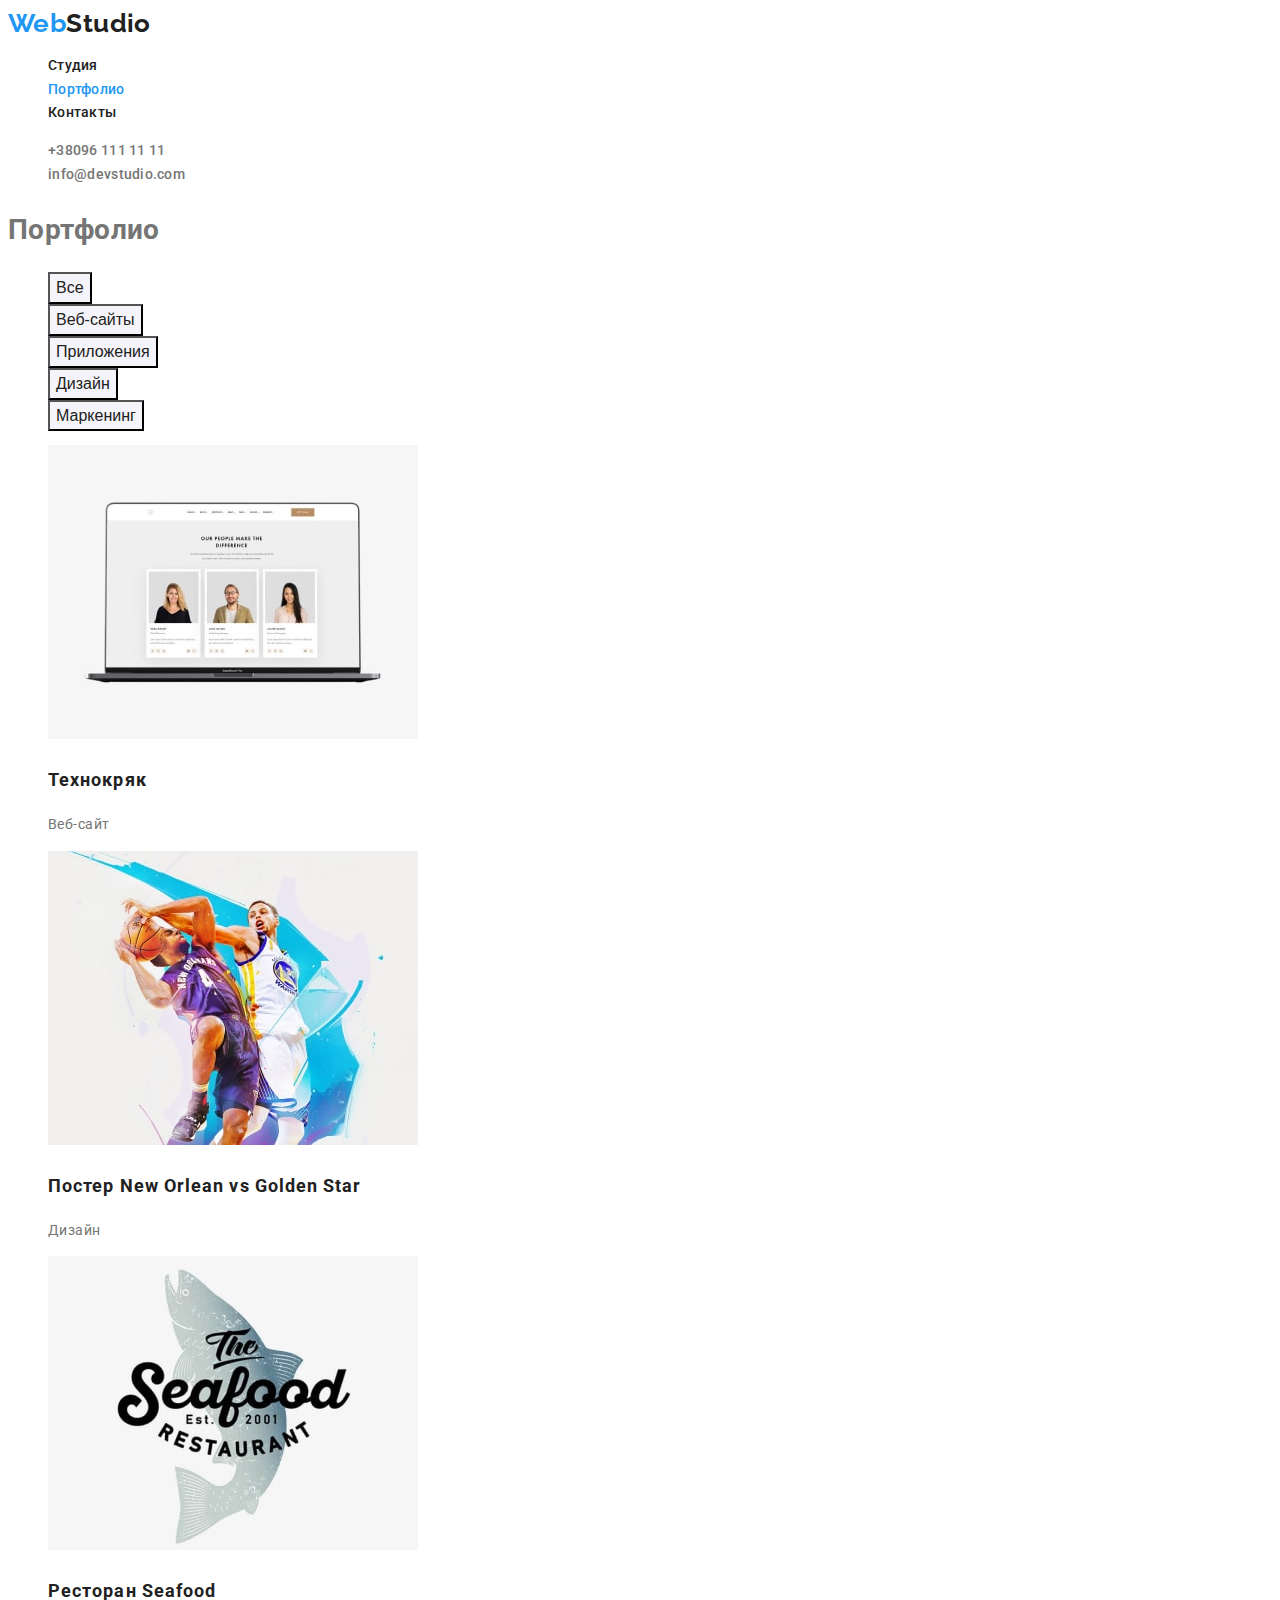
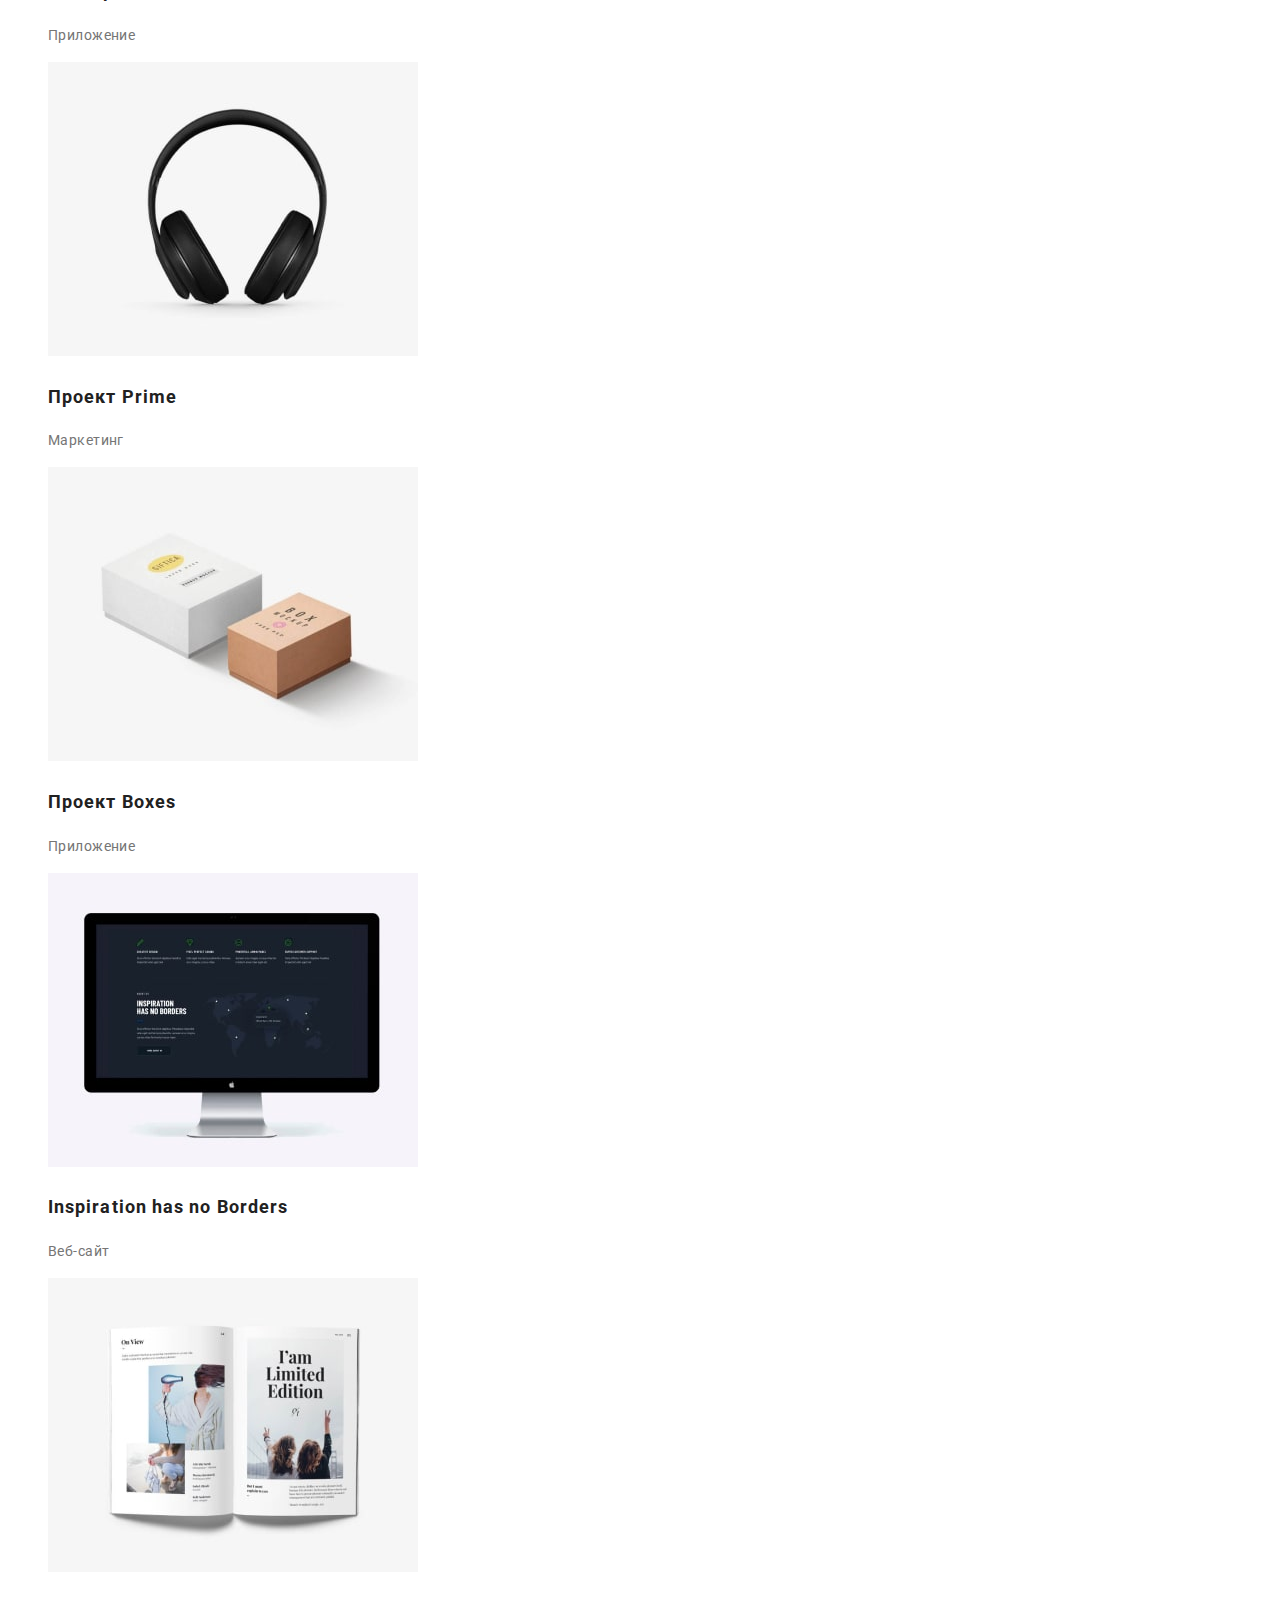
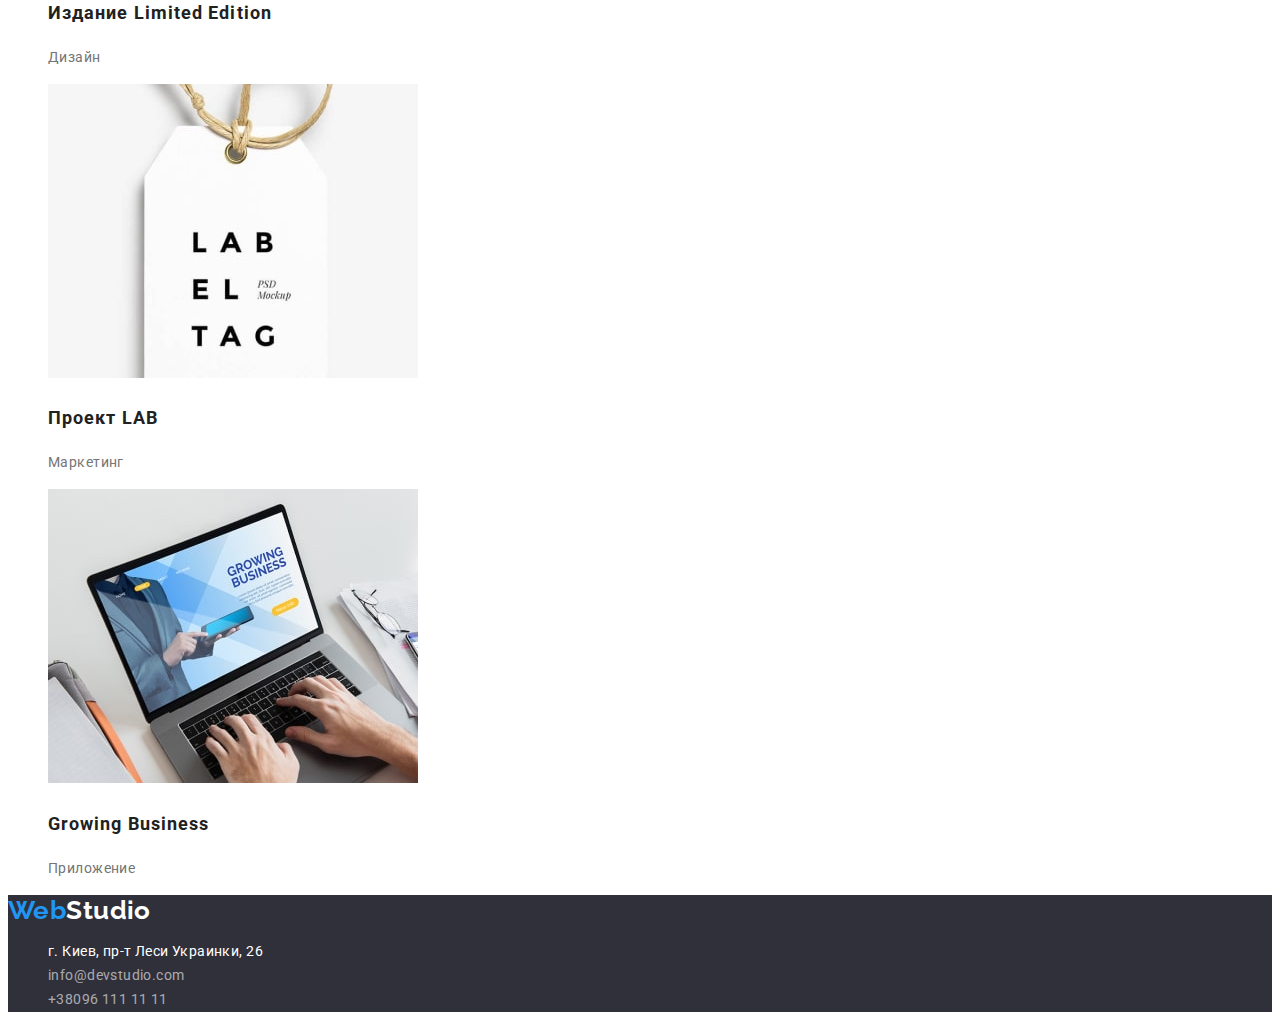
==== portfolio.html @ c33ab389 "Добавляет начальные файлы проекта" ====
<!DOCTYPE html>
<html lang="ru">

<head>
    <meta charset="UTF-8">
    <meta http-equiv="X-UA-Compatible" content="IE=edge">
    <meta name="viewport" content="width=device-width, initial-scale=1.0">
    <title>WebStudio</title>
    <link href="https://fonts.googleapis.com/css2?family=Raleway:wght@700&family=Roboto:wght@400;500;700;900&display=swap"
        rel="stylesheet">
    <link rel="stylesheet" href="./CSS/style.css">
</head>

<body>
    <header class="page-header">
        <nav>
            <a href="" class="logo"><span class="accent">Web</span>Studio</a>

            <ul class="site-nav list">
                <li><a href="./index.html" class="nav-link">Студия</a></li>
                <li><a href="./portfolio.html" class="nav-link current">Портфолио</a></li>
                <li><a href="" class="nav-link">Контакты</a></li>
            </ul>
        </nav>
        <ul class="contact-info list">
            <li><a href="tel:+380961111111" class="contact-link">+38096 111 11 11</a></li>
            <li><a href="maito:info@devstudio.com" class="contact-link">info@devstudio.com</a></li>
        </ul>
    </header>

    <!--filters-->
    <main>

    <section>
        <!--скрытый заголовок-->
        <h1>Портфолио</h1>
     
        <ul class="buttons list">
            <li><button type="button" class="filter-button">Все</button></li>
            <li><button type="button" class="filter-button">Веб-сайты</button></li>
            <li><button type="button" class="filter-button">Приложения</button></li>
            <li><button type="button" class="filter-button">Дизайн</button></li>
            <li><button type="button" class="filter-button">Маркенинг</button></li>
        </ul>
        <ul class="project list">
            <li>
                <a>
                    <img class="" src="./images/2/img1.jpg" alt="Технокряк" width="370">
                    <h2 class="title-list">Технокряк</h2>
                    <!--<p>Технокряк это современная площадка распространения коронавируса. Компании используют эту платформу для цифрового
                        шпионажа и атак на защищённые сервера конкурентов.</p> -->
                    <p>Веб-сайт</p>
                </a>
            </li>
            <li>
                <a>
                    <img class="" src="./images/2/img2.jpg" alt="Постер New Orlean vs Golden Star" width="370">
                    <h2 class="title-list">Постер New Orlean vs Golden Star</h2>
                    <!--<p>Технокряк это современная площадка распространения коронавируса. Компании используют эту платформу для цифрового
                        шпионажа и атак на защищённые сервера конкурентов.</p> -->
                    <p>Дизайн</p>
                </a>
            </li>
            <li>
                <a>
                    <img class="" src="./images/2/img3.jpg" alt="Ресторан Seafood" width="370">
                    <h2 class="title-list">Ресторан Seafood</h2>
                    <!--<p>Технокряк это современная площадка распространения коронавируса. Компании используют эту платформу для цифрового
                        шпионажа и атак на защищённые сервера конкурентов.</p> -->
                    <p>Приложение</p>
                </a>
            </li>
            <li>
                <a>
                    <img class="" src="./images/2/img4.jpg" alt="Проект Prime" width="370">
                    <h2 class="title-list">Проект Prime</h2>
                    <!--<p>Технокряк это современная площадка распространения коронавируса. Компании используют эту платформу для цифрового
                        шпионажа и атак на защищённые сервера конкурентов.</p> -->
                    <p>Маркетинг</p>
                </a>
            </li>
            <li>
                <a>
                    <img class="" src="./images/2/img5.jpg" alt="Проект Boxes" width="370">
                    <h2 class="title-list">Проект Boxes</h2>
                    <!--<p>Технокряк это современная площадка распространения коронавируса. Компании используют эту платформу для цифрового
                        шпионажа и атак на защищённые сервера конкурентов.</p> -->
                    <p>Приложение</p>
                </a>
            </li>
            <li>
                <a>
                    <img class="" src="./images/2/img6.jpg" alt="Inspiration has no Borders" width="370">
                    <h2 class="title-list">Inspiration has no Borders</h2>
                    <!--<p>Технокряк это современная площадка распространения коронавируса. Компании используют эту платформу для цифрового
                        шпионажа и атак на защищённые сервера конкурентов.</p> -->
                    <p>Веб-сайт</p>
                </a>
            </li>
            <li>
                <a>
                    <img class="" src="./images/2/img7.jpg" alt="Издание Limited Edition" width="370">
                    <h2 class="title-list">Издание Limited Edition</h2>
                    <!--<p>Технокряк это современная площадка распространения коронавируса. Компании используют эту платформу для цифрового
                        шпионажа и атак на защищённые сервера конкурентов.</p> -->
                    <p>Дизайн</p>
                </a>
            </li>
            <li>
                <a>
                    <img class="" src="./images/2/img8.jpg" alt="Проект LAB" width="370">
                    <h2 class="title-list">Проект LAB</h2>
                    <!--<p>Технокряк это современная площадка распространения коронавируса. Компании используют эту платформу для цифрового
                        шпионажа и атак на защищённые сервера конкурентов.</p> -->
                    <p>Маркетинг</p>
                </a>
            </li>
            <li>
                <a>
                    <img class="" src="./images/2/img9.jpg" alt="Growing Business" width="370">
                    <h2 class="title-list">Growing Business</h2>
                    <!--<p>Технокряк это современная площадка распространения коронавируса. Компании используют эту платформу для цифрового
                        шпионажа и атак на защищённые сервера конкурентов.</p> -->
                    <p>Приложение</p>
                </a>
            </li>
        </ul>

    </section>
    </main>
    <footer>
        <div class="footer-section">
            <a href="" class="logo-footer"><span class="accent">Web</span>Studio</a>
            <address class="address">
                <ul class="contact-info list">
                    <li>
                        <a href="https://goo.gl/maps/9Rdwkf6h53vLboCi9" class="maps" target="_blank"
                            rel="noopener noreferrer nofollow">
                            г. Киев, пр-т Леси Украинки, 26</a>
                    </li>
                    <li><a href="mailto:info@devstudio.com" class="links">info@devstudio.com</a></li>
                    <li><a href="tel:+380961111111" class="links">+38096 111 11 11</a></li>
                </ul>
            </address>
        </div>
    </footer>

</body>

</html>
---- CSS/style.css ----
/* цвет основного текста #757575;*/
/* вторичный текст #212121*/
/* белый фон #FFFFFF*/
/* акцент #2196F3*/
/* вторичный цвет фона #e5e5e5*/
/* фон нижней части #F5F4FA*/
/* фон втавок #2F303A*/
/* */
/* */
:root {
    --primary-text-color: #757575;
    --title-text-color: #212121;
    --accent-color: #2196f3;
    --primary-bg-color: #ffffff;
    --secondary-bg-color: #f5f4fa;
  }
  body {
    color: var(--primary-text-color);
    background-color: var(--primary-bg-color);
    font-family: Roboto, sans-serif;
    letter-spacing: 0.03em;
    font-size: 14px;
    line-height: 1.7;
  }
  /*site-nav*/
  
  .logo {
    color: var(--title-text-color);
    font-family: Raleway, sans-serif;
    font-weight: 700;
    font-size: 26px;
    line-height: 1.2;
    text-decoration: none;
  }
  
  .accent {
    color: var(--accent-color);
  }
  .list {
    list-style: none;
  }
  
  .nav-link,
  .nav-link.current {
    color: var(--title-text-color);
    font-family: inherit;
    font-weight: 500;
    font-size: 14px;
    line-height: 1.2;
    letter-spacing: 0.02em;
    text-decoration: none;
  }
  
  .nav-link:hover,
  .nav-link:focus {
    color: var(--accent-color);
  }
  
  .nav-link.current:hover,
  .nav-link.current:focus {
    color: var(--accent-color);
  }
  
  .nav-link.current {
    color: var(--accent-color);
  }
  
  .contact-link {
    font-weight: 500;
    font-size: 14px;
    line-height: 1.14;
    letter-spacing: 0.02em;
    color: var(--primary-text-color);
    text-decoration: none;
  }
  
  .contact-link:hover,
  .contact-link:focus {
    color: var(--accent-color);
  }
  
  /* hero*/
  
  .hero-title {
    color: var(--primary-bg-color);
    font-weight: 900;
    font-size: 44px;
    line-height: 1.36;
    text-align: center;
    letter-spacing: 0.06em;
  }
  .hero,
  .footer-section {
    background-color: #2f303a;
  }
  
  /*features*/
  
  .feature-title {
    color: var(--title-text-color);
    font-weight: 700;
    font-size: 14px;
    line-height: 1.14;
    text-transform: uppercase;
  }
  
  /*section title*/
  
  .section-title {
    color: var(--title-text-color);
    font-weight: bold;
    font-size: 36px;
    line-height: 1.17;
    text-align: center;
  }
  
  /*works*/
  
  /*teams*/
  
  .teams-title {
    color: var(--title-text-color);
    font-weight: 500;
    font-size: 16px;
    line-height: 1.19;
  }
  .section-team {
    background-color: #f5f4fa;
  }
  
  /*button*/
  .hero-button {
    background-color: var(--accent-color);
    color: var(--primary-bg-color);
    font-weight: 700;
    font-size: 16px;
    line-height: 1.9;
    align-items: center;
    text-align: center;
    letter-spacing: 0.06em;
    cursor: pointer;
  }
  
  /*portfolio*/
  
  /* main*/
  
  .title-list {
    font-weight: 700;
    font-size: 18px;
    line-height: 2;
    letter-spacing: 0.06em;
    color: var(--title-text-color);
  }
  
  /*button*/
  
  .filter-button {
    color: var(--title-text-color);
    background-color: var(--secondary-bg-color);
    font-weight: 500;
    font-size: 16px;
    line-height: 1.62;
    text-align: center;
    cursor: pointer;
  }
  .filter-button:hover,
  .filter-button:focus {
    color: var(--primary-bg-color);
    background-color: var(--accent-color);
  }
  
  /*footer*/
  .address {
    font-style: normal;
  }
  
  .maps {
    font-size: 14px;
    line-height: 1.7;
    color: var(--primary-bg-color);
    text-decoration: none;
  }
  .links {
    font-size: 14px;
    line-height: 1.7;
    color: rgba(255, 255, 255, 0.6);
    text-decoration: none;
  }
  .maps:hover,
  .maps:focus {
    color: var(--accent-color);
  }
  .links:hover,
  .links:focus {
    color: var(--accent-color);
  }
  .logo-footer {
    color: var(--primary-bg-color);
    font-family: Raleway, sans-serif;
    font-weight: 700;
    font-size: 26px;
    line-height: 1.2;
    text-decoration: none;
  }
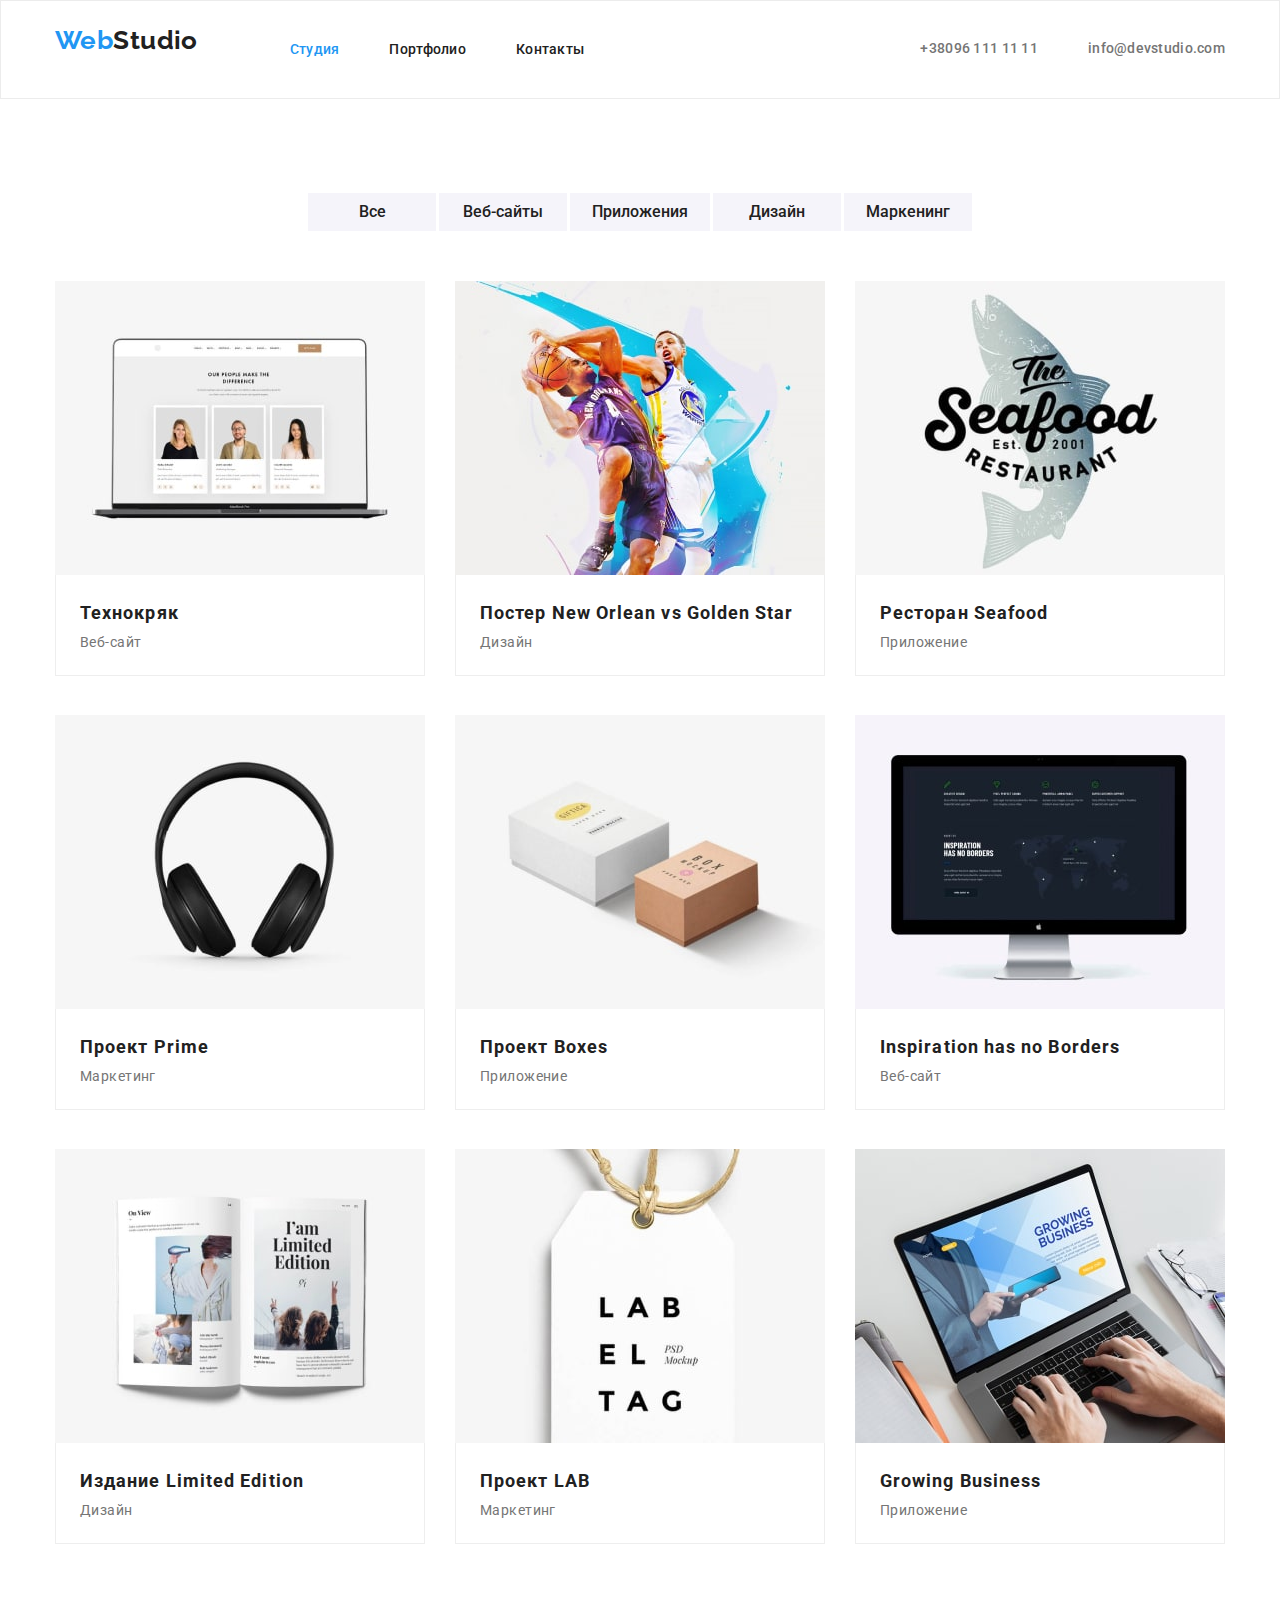
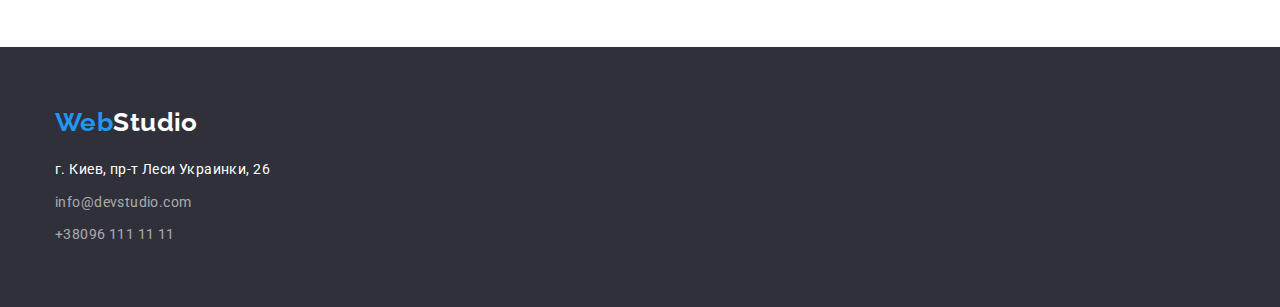
==== commit dd4f2697: "Добавляет блоки, flex-элементы" ====
--- a/portfolio.html
+++ b/portfolio.html
@@ -8,142 +8,174 @@
     <title>WebStudio</title>
     <link href="https://fonts.googleapis.com/css2?family=Raleway:wght@700&family=Roboto:wght@400;500;700;900&display=swap"
         rel="stylesheet">
+    <link rel="stylesheet" href="https://cdnjs.cloudflare.com/ajax/libs/modern-normalize/1.1.0/modern-normalize.min.css">
     <link rel="stylesheet" href="./CSS/style.css">
 </head>
 
 <body>
     <header class="page-header">
-        <nav>
-            <a href="" class="logo"><span class="accent">Web</span>Studio</a>
+        <div class="container nav">
+            <nav class="main-nav">
+                <a href="" class="logo"><span class="accent">Web</span>Studio</a>
 
-            <ul class="site-nav list">
-                <li><a href="./index.html" class="nav-link">Студия</a></li>
-                <li><a href="./portfolio.html" class="nav-link current">Портфолио</a></li>
-                <li><a href="" class="nav-link">Контакты</a></li>
-            </ul>
-        </nav>
-        <ul class="contact-info list">
-            <li><a href="tel:+380961111111" class="contact-link">+38096 111 11 11</a></li>
-            <li><a href="maito:info@devstudio.com" class="contact-link">info@devstudio.com</a></li>
-        </ul>
+                <ul class="site-nav list">
+                    <li class="item"><a href="./index.html" class="nav-link current">Студия</a></li>
+                    <li class="item"><a href="./portfolio.html" class="nav-link">Портфолио</a></li>
+                    <li class="item"><a href="" class="nav-link">Контакты</a></li>
+                </ul>
+            </nav>
+    
+                <ul class="contact-info list">
+                    <li class="item"><a href="tel:+380961111111" class="contact-link">+38096 111 11 11</a></li>
+                    <li class="item"><a href="mailto:info@devstudio.com" class="contact-link">info@devstudio.com</a></li>
+                </ul>
+         
+        </div>
     </header>
 
     <!--filters-->
     <main>
 
-    <section>
+    <section class="section-portfolio">
+        <div class="container">
         <!--скрытый заголовок-->
-        <h1>Портфолио</h1>
+        <h1 class="visually-hidden">Портфолио</h1>
      
-        <ul class="buttons list">
-            <li><button type="button" class="filter-button">Все</button></li>
-            <li><button type="button" class="filter-button">Веб-сайты</button></li>
-            <li><button type="button" class="filter-button">Приложения</button></li>
-            <li><button type="button" class="filter-button">Дизайн</button></li>
-            <li><button type="button" class="filter-button">Маркенинг</button></li>
-        </ul>
-        <ul class="project list">
-            <li>
-                <a>
-                    <img class="" src="./images/2/img1.jpg" alt="Технокряк" width="370">
-                    <h2 class="title-list">Технокряк</h2>
-                    <!--<p>Технокряк это современная площадка распространения коронавируса. Компании используют эту платформу для цифрового
-                        шпионажа и атак на защищённые сервера конкурентов.</p> -->
-                    <p>Веб-сайт</p>
-                </a>
-            </li>
-            <li>
-                <a>
-                    <img class="" src="./images/2/img2.jpg" alt="Постер New Orlean vs Golden Star" width="370">
-                    <h2 class="title-list">Постер New Orlean vs Golden Star</h2>
-                    <!--<p>Технокряк это современная площадка распространения коронавируса. Компании используют эту платформу для цифрового
-                        шпионажа и атак на защищённые сервера конкурентов.</p> -->
-                    <p>Дизайн</p>
-                </a>
-            </li>
-            <li>
-                <a>
-                    <img class="" src="./images/2/img3.jpg" alt="Ресторан Seafood" width="370">
-                    <h2 class="title-list">Ресторан Seafood</h2>
-                    <!--<p>Технокряк это современная площадка распространения коронавируса. Компании используют эту платформу для цифрового
-                        шпионажа и атак на защищённые сервера конкурентов.</p> -->
-                    <p>Приложение</p>
-                </a>
-            </li>
-            <li>
-                <a>
-                    <img class="" src="./images/2/img4.jpg" alt="Проект Prime" width="370">
-                    <h2 class="title-list">Проект Prime</h2>
-                    <!--<p>Технокряк это современная площадка распространения коронавируса. Компании используют эту платформу для цифрового
-                        шпионажа и атак на защищённые сервера конкурентов.</p> -->
-                    <p>Маркетинг</p>
-                </a>
-            </li>
-            <li>
-                <a>
-                    <img class="" src="./images/2/img5.jpg" alt="Проект Boxes" width="370">
-                    <h2 class="title-list">Проект Boxes</h2>
-                    <!--<p>Технокряк это современная площадка распространения коронавируса. Компании используют эту платформу для цифрового
-                        шпионажа и атак на защищённые сервера конкурентов.</p> -->
-                    <p>Приложение</p>
-                </a>
-            </li>
-            <li>
-                <a>
-                    <img class="" src="./images/2/img6.jpg" alt="Inspiration has no Borders" width="370">
-                    <h2 class="title-list">Inspiration has no Borders</h2>
-                    <!--<p>Технокряк это современная площадка распространения коронавируса. Компании используют эту платформу для цифрового
-                        шпионажа и атак на защищённые сервера конкурентов.</p> -->
-                    <p>Веб-сайт</p>
-                </a>
-            </li>
-            <li>
-                <a>
-                    <img class="" src="./images/2/img7.jpg" alt="Издание Limited Edition" width="370">
-                    <h2 class="title-list">Издание Limited Edition</h2>
-                    <!--<p>Технокряк это современная площадка распространения коронавируса. Компании используют эту платформу для цифрового
-                        шпионажа и атак на защищённые сервера конкурентов.</p> -->
-                    <p>Дизайн</p>
-                </a>
-            </li>
-            <li>
-                <a>
-                    <img class="" src="./images/2/img8.jpg" alt="Проект LAB" width="370">
-                    <h2 class="title-list">Проект LAB</h2>
-                    <!--<p>Технокряк это современная площадка распространения коронавируса. Компании используют эту платформу для цифрового
-                        шпионажа и атак на защищённые сервера конкурентов.</p> -->
-                    <p>Маркетинг</p>
-                </a>
-            </li>
-            <li>
-                <a>
-                    <img class="" src="./images/2/img9.jpg" alt="Growing Business" width="370">
-                    <h2 class="title-list">Growing Business</h2>
-                    <!--<p>Технокряк это современная площадка распространения коронавируса. Компании используют эту платформу для цифрового
-                        шпионажа и атак на защищённые сервера конкурентов.</p> -->
-                    <p>Приложение</p>
-                </a>
-            </li>
-        </ul>
-
+            <ul class="buttons list">
+                <li class="portfolio-list"> 
+                    <button type="button" class="filter-button">Все</button></li>
+                <li class="portfolio-list"> 
+                    <button type="button" class="filter-button">Веб-сайты</button></li>
+                <li class="portfolio-list"> 
+                    <button type="button" class="filter-button">Приложения</button></li>
+                <li class="portfolio-list"> 
+                    <button type="button" class="filter-button">Дизайн</button></li>
+                <li class="portfolio-list"> 
+                    <button type="button" class="filter-button">Маркенинг</button></li>
+            </ul>
+        </div>
+        <div class="container">
+            <ul class="project list">
+                <li class="flex-project">
+                    <a>
+                        <img class="img-flex-project" src="./images/2/img1.jpg" alt="Технокряк" width="370">
+                        <div class="project-padding">
+                            <h2 class="title-list">Технокряк</h2>
+                            <!--<p>Технокряк это современная площадка распространения коронавируса. Компании используют эту платформу для цифрового
+                                шпионажа и атак на защищённые сервера конкурентов.</p> -->
+                            <p class="text-project">Веб-сайт</p>
+                        </div>
+                    </a>
+                </li>
+                <li class="flex-project">
+                    <a>
+                        <img class="img-flex-project" src="./images/2/img2.jpg" alt="Постер New Orlean vs Golden Star" width="370">
+                        <div class="project-padding">
+                            <h2 class="title-list">Постер New Orlean vs Golden Star</h2>
+                            <!--<p>Технокряк это современная площадка распространения коронавируса. Компании используют эту платформу для цифрового
+                                шпионажа и атак на защищённые сервера конкурентов.</p> -->
+                            <p class="text-project">Дизайн</p>
+                        </div>
+                    </a>
+                </li>
+                <li class="flex-project">
+                    <a>
+                        <img class="img-flex-project" src="./images/2/img3.jpg" alt="Ресторан Seafood" width="370">
+                        <div class="project-padding">
+                            <h2 class="title-list">Ресторан Seafood</h2>
+                            <!--<p>Технокряк это современная площадка распространения коронавируса. Компании используют эту платформу для цифрового
+                                шпионажа и атак на защищённые сервера конкурентов.</p> -->
+                            <p class="text-project">Приложение</p>
+                        </div>
+                    </a>
+                </li>
+                <li class="flex-project">
+                    <a>
+                        <img class="img-flex-project" src="./images/2/img4.jpg" alt="Проект Prime" width="370">
+                        <div class="project-padding">
+                            <h2 class="title-list">Проект Prime</h2>
+                            <!--<p>Технокряк это современная площадка распространения коронавируса. Компании используют эту платформу для цифрового
+                                шпионажа и атак на защищённые сервера конкурентов.</p> -->
+                            <p class="text-project">Маркетинг</p>
+                       </div>
+                    </a>
+                </li>
+                <li class="flex-project">
+                    <a>
+                        <img class="img-flex-project" src="./images/2/img5.jpg" alt="Проект Boxes" width="370">
+                        <div class="project-padding">
+                            <h2 class="title-list">Проект Boxes</h2>
+                            <!--<p>Технокряк это современная площадка распространения коронавируса. Компании используют эту платформу для цифрового
+                                шпионажа и атак на защищённые сервера конкурентов.</p> -->
+                            <p class="text-project">Приложение</p>
+                        </div>
+                    </a>
+                </li>
+                <li class="flex-project">
+                    <a>
+                        <img class="img-flex-project" src="./images/2/img6.jpg" alt="Inspiration has no Borders" width="370">
+                        <div class="project-padding">
+                            <h2 class="title-list">Inspiration has no Borders</h2>
+                            <!--<p>Технокряк это современная площадка распространения коронавируса. Компании используют эту платформу для цифрового
+                                шпионажа и атак на защищённые сервера конкурентов.</p> -->
+                            <p class="text-project">Веб-сайт</p>
+                       </div>
+                    </a>
+                </li>
+                <li class="flex-project">
+                    <a>
+                        <img class="img-flex-project" src="./images/2/img7.jpg" alt="Издание Limited Edition" width="370">
+                        <div class="project-padding">
+                            <h2 class="title-list">Издание Limited Edition</h2>
+                            <!--<p>Технокряк это современная площадка распространения коронавируса. Компании используют эту платформу для цифрового
+                                шпионажа и атак на защищённые сервера конкурентов.</p> -->
+                            <p class="text-project">Дизайн</p>
+                        </div>
+                    </a>
+                </li>
+                <li class="flex-project">
+                    <a>
+                        <img class="img-flex-project" src="./images/2/img8.jpg" alt="Проект LAB" width="370">
+                        <div class="project-padding">
+                            <h2 class="title-list">Проект LAB</h2>
+                            <!--<p>Технокряк это современная площадка распространения коронавируса. Компании используют эту платформу для цифрового
+                                шпионажа и атак на защищённые сервера конкурентов.</p> -->
+                            <p class="text-project">Маркетинг</p>
+                       </div>
+                    </a>
+                </li>
+                <li class="flex-project">
+                    <a>
+                        <img class="img-flex-project" src="./images/2/img9.jpg" alt="Growing Business" width="370">
+                        <div class="project-padding">
+                            <h2 class="title-list">Growing Business</h2>
+                            <!--<p>Технокряк это современная площадка распространения коронавируса. Компании используют эту платформу для цифрового
+                                шпионажа и атак на защищённые сервера конкурентов.</p> -->
+                            <p class="text-project">Приложение</p>
+                       </div>
+                    </a>
+                </li>
+            </ul>
+        </div>
     </section>
     </main>
-    <footer>
-        <div class="footer-section">
+        <!--footer-->
+    <footer class="footer-section">
+        <div class="container">
             <a href="" class="logo-footer"><span class="accent">Web</span>Studio</a>
             <address class="address">
-                <ul class="contact-info list">
+                <ul class="contact-footer list">
                     <li>
-                        <a href="https://goo.gl/maps/9Rdwkf6h53vLboCi9" class="maps" target="_blank"
-                            rel="noopener noreferrer nofollow">
+                        <a href="https://goo.gl/maps/9Rdwkf6h53vLboCi9" class="maps"
+                        target="_blank" rel="noopener noreferrer nofollow">
                             г. Киев, пр-т Леси Украинки, 26</a>
                     </li>
-                    <li><a href="mailto:info@devstudio.com" class="links">info@devstudio.com</a></li>
+                    <li class="tel-mail-footer"><a href="mailto:info@devstudio.com" class="links">info@devstudio.com</a></li>
                     <li><a href="tel:+380961111111" class="links">+38096 111 11 11</a></li>
                 </ul>
             </address>
         </div>
-    </footer>
+    </footer> 
 
 </body>
 
--- a/CSS/style.css
+++ b/CSS/style.css
@@ -1,3 +1,4 @@
+
 /* цвет основного текста #757575;*/
 /* вторичный текст #212121*/
 /* белый фон #FFFFFF*/
@@ -8,199 +9,458 @@
 /* */
 /* */
 :root {
-    --primary-text-color: #757575;
-    --title-text-color: #212121;
-    --accent-color: #2196f3;
-    --primary-bg-color: #ffffff;
-    --secondary-bg-color: #f5f4fa;
-  }
-  body {
-    color: var(--primary-text-color);
-    background-color: var(--primary-bg-color);
-    font-family: Roboto, sans-serif;
-    letter-spacing: 0.03em;
-    font-size: 14px;
-    line-height: 1.7;
-  }
-  /*site-nav*/
-  
-  .logo {
-    color: var(--title-text-color);
-    font-family: Raleway, sans-serif;
-    font-weight: 700;
-    font-size: 26px;
-    line-height: 1.2;
-    text-decoration: none;
-  }
-  
-  .accent {
-    color: var(--accent-color);
-  }
-  .list {
-    list-style: none;
-  }
-  
-  .nav-link,
-  .nav-link.current {
-    color: var(--title-text-color);
-    font-family: inherit;
-    font-weight: 500;
-    font-size: 14px;
-    line-height: 1.2;
-    letter-spacing: 0.02em;
-    text-decoration: none;
-  }
-  
-  .nav-link:hover,
-  .nav-link:focus {
-    color: var(--accent-color);
-  }
-  
-  .nav-link.current:hover,
-  .nav-link.current:focus {
-    color: var(--accent-color);
-  }
-  
-  .nav-link.current {
-    color: var(--accent-color);
-  }
-  
-  .contact-link {
-    font-weight: 500;
-    font-size: 14px;
-    line-height: 1.14;
-    letter-spacing: 0.02em;
-    color: var(--primary-text-color);
-    text-decoration: none;
-  }
-  
-  .contact-link:hover,
-  .contact-link:focus {
-    color: var(--accent-color);
-  }
-  
-  /* hero*/
-  
-  .hero-title {
-    color: var(--primary-bg-color);
-    font-weight: 900;
-    font-size: 44px;
-    line-height: 1.36;
-    text-align: center;
-    letter-spacing: 0.06em;
-  }
-  .hero,
-  .footer-section {
+  --primary-text-color: #757575;
+  --title-text-color: #212121;
+  --accent-color: #2196f3;
+  --primary-bg-color: #ffffff;
+  --secondary-bg-color: #f5f4fa;
+}
+
+/*--------- Утилиты--------- */
+p,
+h1,
+h2,
+h3,
+h4,
+h5,
+h6 {
+  margin: 0;
+}
+
+img {
+  display: block;
+}
+
+ul {
+  margin: 0;
+  padding: 0;
+}
+
+.list {
+  list-style: none;
+}
+
+
+/*container*/
+.container {
+  width: 1200px;
+  padding-left: 15px;
+  padding-right: 15px;
+  margin: 0 auto;
+  /*outline: 2px solid red;*/
+}
+
+body {
+  color: var(--primary-text-color);
+  background-color: var(--primary-bg-color);
+  font-family: Roboto, sans-serif;
+  letter-spacing: 0.03em;
+  font-size: 14px;
+  line-height: 1.7;
+}
+/*--------- скрытые заголовки---------*/
+
+.visually-hidden {
+  position: absolute;
+  white-space: nowrap;
+  width: 1px;
+  height: 1px;
+  overflow: hidden;
+  border: 0;
+  padding: 0;
+  clip: rect(0 0 0 0);
+  clip-path: inset(50%);
+  margin: -1px;
+}
+
+/*---------page-header---------*/
+.page-header {
+  padding-top: 24px;
+  padding-bottom: 24px;
+  background-color: var(--primary-bg-color);
+  border: #ececec 1px solid;
+}
+
+/*---------site-nav---------*/
+.main-nav {
+  display: flex;
+}
+.site-nav {
+  display: flex;
+  margin-left: 92px;
+}
+
+/*.site-nav .item {
+  /*margin-right: 50px;
+
+  outline: 1px solid green;
+  background-color: tomato;
+} */
+/*1вариант
+.site-nav .item:last-child {
+  margin-right: 0;
+}
+*/
+/*2 вариант
+.site-nav .item:not(:last-child) {
+  margin-right: 50px;
+}*/
+
+/*3 вариант*/
+
+.site-nav .item + .item {
+  margin-left: 50px;
+}
+
+.logo {
+  display: block;
+  color: var(--title-text-color);
+  font-family: Raleway, sans-serif;
+  font-weight: 700;
+  font-size: 26px;
+  line-height: 1.2;
+  text-decoration: none;
+}
+
+.accent {
+  color: var(--accent-color);
+}
+
+.nav-link,
+.nav-link.current {
+  display: block;
+  padding-top: 16px;
+  padding-bottom: 16px;
+  color: var(--title-text-color);
+  font-family: inherit;
+  font-weight: 500;
+  font-size: 14px;
+  line-height: 1.2;
+  letter-spacing: 0.02em;
+  text-decoration: none;
+}
+
+.nav-link:hover,
+.nav-link:focus {
+  color: var(--accent-color);
+}
+
+.nav-link.current:hover,
+.nav-link.current:focus {
+  color: var(--accent-color);
+}
+
+.nav-link.current {
+  color: var(--accent-color);
+}
+  /*-----------contact-info----------*/
+
+.contact-info {
+  display: flex;
+  margin-left:auto;
+}
+
+/*.contact-info .item {
+
+  outline: 1px solid green;
+  background-color: tomato;
+}*/
+
+.contact-info .item + .item {
+  margin-left: 50px;
+}
+
+.contact-link {
+  display: block;
+  padding-top: 16px;
+  padding-bottom: 16px;
+
+  font-weight: 500;
+  font-size: 14px;
+  line-height: 1.14;
+  letter-spacing: 0.02em;
+  color: var(--primary-text-color);
+  text-decoration: none;
+}
+
+.contact-link:hover,
+.contact-link:focus {
+  color: var(--accent-color);
+}
+
+.container.nav {
+  display: flex;
+  align-items: center;
+}
+
+
+/* ---------hero---------*/
+
+.hero-title {
+  padding-top: 200px;
+  margin-bottom: 30px;
+
+  text-transform:uppercase;
+  color: var(--primary-bg-color);
+  font-weight: 900;
+  font-size: 44px;
+  line-height: 1.36;
+  text-align: center;
+  letter-spacing: 0.06em;
+}
+.hero {
+  text-align: center;
+  background-color: #2f303a;
+}
+
+/*---------section title---------*/
+
+.section-title {
+  color: var(--title-text-color);
+  font-weight: bold;
+  font-size: 36px;
+  line-height: 1.17;
+  text-align: center;
+  margin-bottom: 50px;
+
+}
+
+/*---------features---------*/
+
+.feature-title {
+  margin-bottom: 10px;
+
+  color: var(--title-text-color);
+  font-weight: 700;
+  font-size: 14px;
+  line-height: 1.14;
+  text-transform: uppercase;
+}
+
+.feature.list {
+  display: flex; 
+  align-items: center;
+  padding-top: 94px;
+  padding-bottom: 94px;
+}
+
+/*.feature.list .item {
+  outline: 1px solid green;
+}*/
+
+.feature.list .item + .item {
+  margin-left: 30px;
+}
+
+/*---------works---------*/
+
+.section.works {
+  display: block;
+  padding-bottom: 94px;
+}
+.work.list {
+  display: flex;
+  align-items: center;
+
+}
+.work.list .item + .item {
+  margin-left: 30px;
+}
+
+/*---------teams---------*/
+
+.section-team {
+  padding-top: 94px;
+  padding-bottom: 94px;
+  background-color: #f5f4fa;
+}
+.teams-title {
+  color: var(--title-text-color);
+  font-weight: 500;
+  font-size: 16px;
+  line-height: 1.19;
+}
+.teams.list {
+  display: flex;
+}
+
+.teams.list .item + .item {
+  margin-left: 30px;
+}
+
+.img-teams-content {
+
+  width: 270px;
+  box-shadow: 0px 2px 0px 0px #bbbbbb;
+  border-radius: 4px;
+  background-color: #fffbfb;
+  padding: 0px 0px 30px;
+}
+
+.teams-title {
+  padding-top: 30px;
+  text-align: center;
+  font-size: 16px;
+  font-weight: 500;
+}
+.teams-text {
+  margin-top: 10px;
+  text-align: center;
+  font-size: 16px;
+}
+.teams.item {
+  flex-basis: calc(100% / 4 - 30px);
+  margin-left: 30px;
+}
+
+/*button*/
+.hero-button {
+  display: inline-block;
+  border: 1px solid transparent;
+  min-width: 200px;
+  padding: 10px 32px;
+  height: 50px;
+  border-radius: 4px;
+  margin-bottom: 200px;
+
+  background-color: var(--accent-color);
+  color: var(--primary-bg-color);
+  font-weight: 700;
+  font-size: 16px;
+  line-height: 1.9;
+  align-items: center;
+  text-align: center;
+  letter-spacing: 0.06em;
+  cursor: pointer;
+}
+
+/*---------portfolio---------*/
+
+/* main*/
+.section-portfolio {
+  padding-bottom: 94px;
+}
+
+.project.list {
+  display: flex;
+  flex-wrap: wrap;
+}
+.flex-project {
+  width:calc((100% - 60px) / 3);
+  margin-right: 30px;
+  margin-bottom: 30px;
+
+  height: 404px;
+
+  /*outline: 1px solid green;*/
+}
+.flex-project:nth-child(3n) {
+  margin-right: 0;
+}
+.flex-project:nth-last-child(-n + 3) {
+  margin-bottom: 0;
+}
+
+.project-padding {
+  padding: 20px 24px 20px 24px;
+  border: 1px solid #eeeeee;
+  border-top: none;
+
+}
+.title-list {
+
+  font-weight: 700;
+  font-size: 18px;
+  line-height: 2;
+  letter-spacing: 0.06em;
+  color: var(--title-text-color);
+}
+
+/*button*/
+.buttons.list {
+  display: flex;
+  justify-content: center;
+  padding-top: 94px;
+  padding-bottom: 50px;
+}
+
+.portfolio-list:not(:last-child) {
+  margin-right: 3px;
+  align-items: center;
+
+}
+.filter-button {
+  border: 1px solid #000000;
+  min-width: 128px;
+  padding: 6px 22px;
+  text-align: center;
+  border: 4px;
+  color: var(--title-text-color);
+  background-color: var(--secondary-bg-color);
+  font-weight: 500;
+  font-size: 16px;
+  line-height: 1.62;
+  text-align: center;
+  cursor: pointer;
+}
+.filter-button:hover,
+.filter-button:focus {
+  color: var(--primary-bg-color);
+  background-color: var(--accent-color);
+}
+
+
+
+
+/*---------footer----------*/
+.footer-section {
+    padding-top: 60px;
+    padding-bottom: 60px;
     background-color: #2f303a;
-  }
-  
-  /*features*/
-  
-  .feature-title {
-    color: var(--title-text-color);
-    font-weight: 700;
-    font-size: 14px;
-    line-height: 1.14;
-    text-transform: uppercase;
-  }
-  
-  /*section title*/
-  
-  .section-title {
-    color: var(--title-text-color);
-    font-weight: bold;
-    font-size: 36px;
-    line-height: 1.17;
-    text-align: center;
-  }
-  
-  /*works*/
-  
-  /*teams*/
-  
-  .teams-title {
-    color: var(--title-text-color);
-    font-weight: 500;
-    font-size: 16px;
-    line-height: 1.19;
-  }
-  .section-team {
-    background-color: #f5f4fa;
-  }
-  
-  /*button*/
-  .hero-button {
-    background-color: var(--accent-color);
-    color: var(--primary-bg-color);
-    font-weight: 700;
-    font-size: 16px;
-    line-height: 1.9;
-    align-items: center;
-    text-align: center;
-    letter-spacing: 0.06em;
-    cursor: pointer;
-  }
-  
-  /*portfolio*/
-  
-  /* main*/
-  
-  .title-list {
-    font-weight: 700;
-    font-size: 18px;
-    line-height: 2;
-    letter-spacing: 0.06em;
-    color: var(--title-text-color);
-  }
-  
-  /*button*/
-  
-  .filter-button {
-    color: var(--title-text-color);
-    background-color: var(--secondary-bg-color);
-    font-weight: 500;
-    font-size: 16px;
-    line-height: 1.62;
-    text-align: center;
-    cursor: pointer;
-  }
-  .filter-button:hover,
-  .filter-button:focus {
-    color: var(--primary-bg-color);
-    background-color: var(--accent-color);
-  }
-  
-  /*footer*/
-  .address {
-    font-style: normal;
-  }
-  
-  .maps {
-    font-size: 14px;
-    line-height: 1.7;
-    color: var(--primary-bg-color);
-    text-decoration: none;
-  }
-  .links {
-    font-size: 14px;
-    line-height: 1.7;
-    color: rgba(255, 255, 255, 0.6);
-    text-decoration: none;
-  }
-  .maps:hover,
-  .maps:focus {
-    color: var(--accent-color);
-  }
-  .links:hover,
-  .links:focus {
-    color: var(--accent-color);
-  }
-  .logo-footer {
-    color: var(--primary-bg-color);
-    font-family: Raleway, sans-serif;
-    font-weight: 700;
-    font-size: 26px;
-    line-height: 1.2;
-    text-decoration: none;
-  }
-  +    border: 1px;
+}
+
+.address {
+  font-style: normal;
+}
+
+.tel-mail-footer {
+  margin-top: 9px;
+  margin-bottom: 9px;
+}
+.logo-footer {
+  display: block;
+
+  color: var(--primary-bg-color);
+  font-family: Raleway, sans-serif;
+  font-weight: 700;
+  font-size: 26px;
+  line-height: 1.2;
+  text-decoration: none;
+}
+
+.maps {
+  display: block;
+  margin-top: 20px;
+
+  font-size: 14px;
+  line-height: 1.7;
+  color: var(--primary-bg-color);
+  text-decoration: none;
+}
+.links {
+  display: block;
+
+  font-size: 14px;
+  line-height: 1.7;
+  color: rgba(255, 255, 255, 0.6);
+  text-decoration: none;
+}
+.maps:hover,
+.maps:focus {
+  color: var(--accent-color);
+}
+.links:hover,
+.links:focus {
+  color: var(--accent-color);
+}
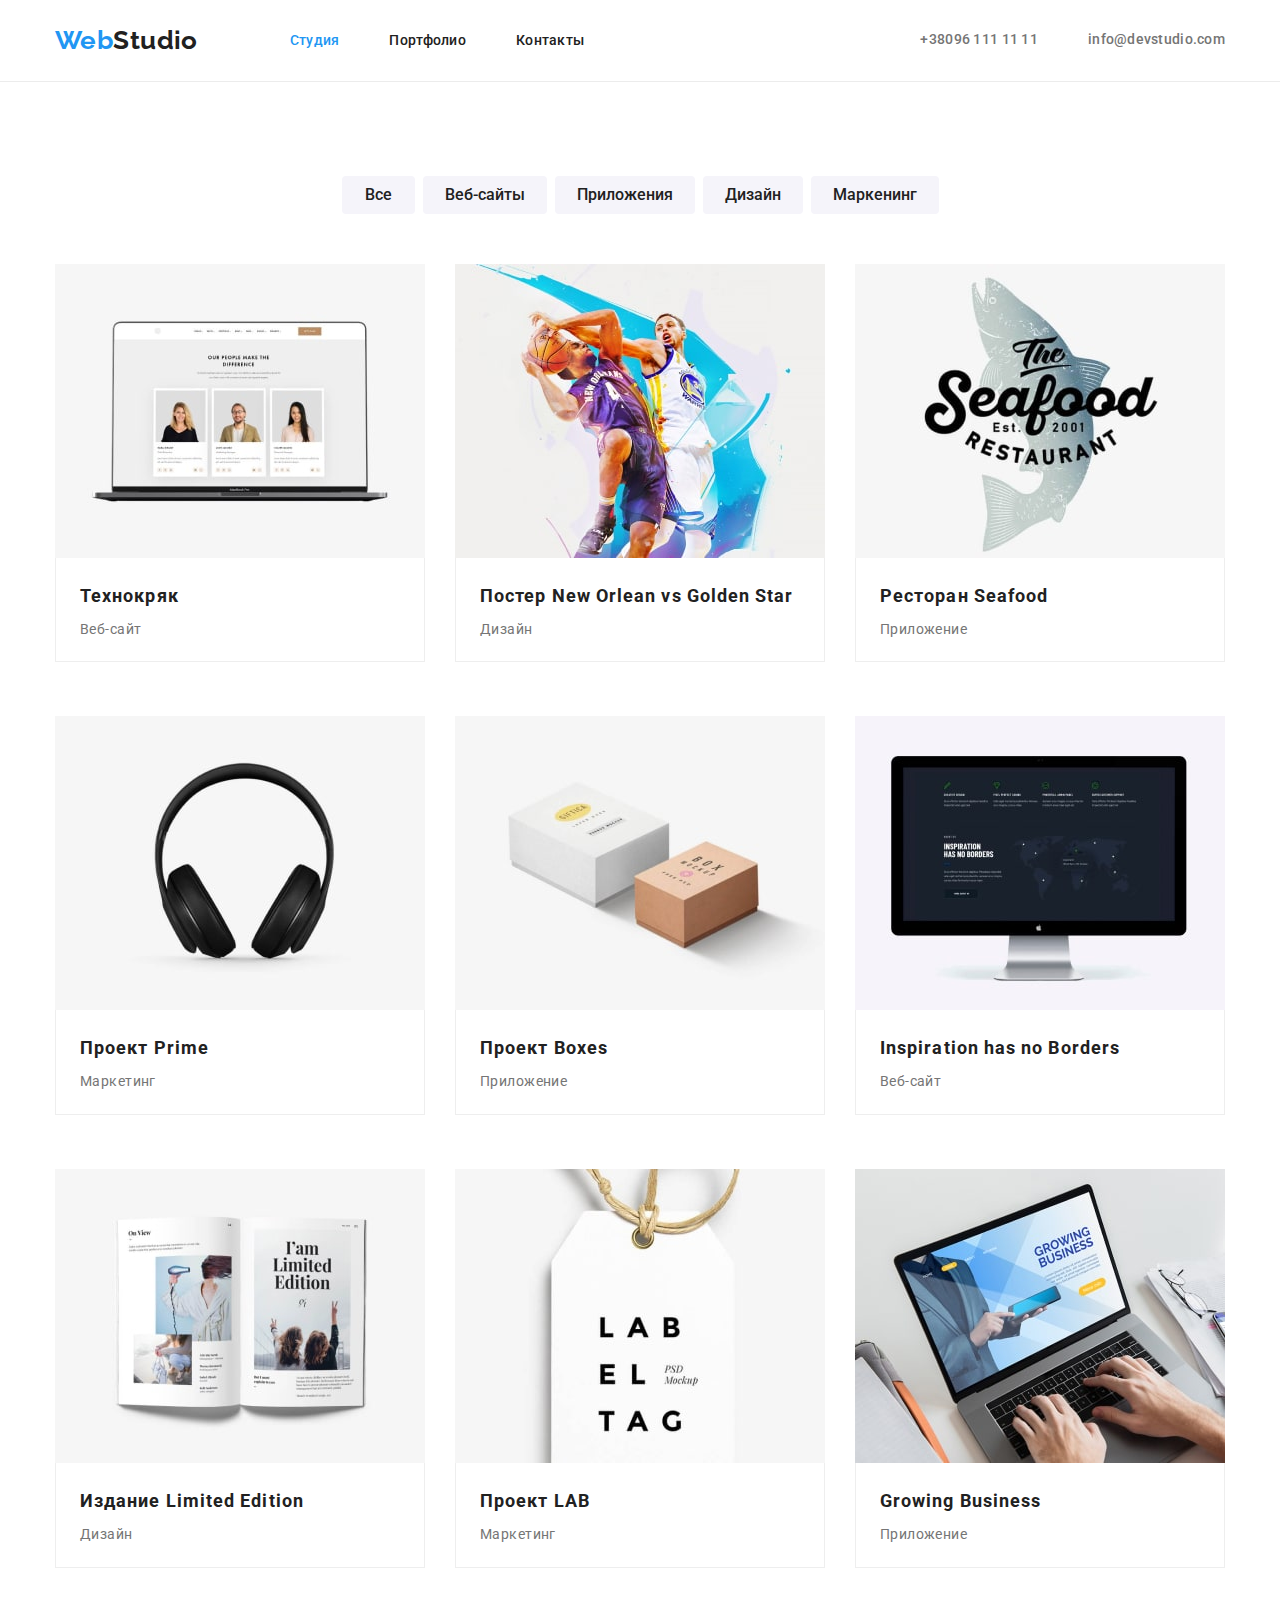
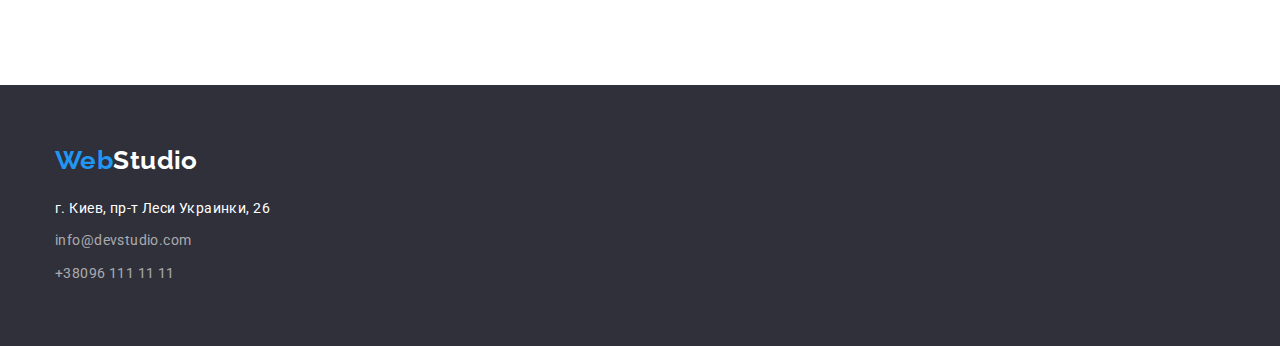
==== commit c8072ecd: "Исправляет ошибки" ====
--- a/portfolio.html
+++ b/portfolio.html
@@ -29,14 +29,14 @@
                     <li class="item"><a href="tel:+380961111111" class="contact-link">+38096 111 11 11</a></li>
                     <li class="item"><a href="mailto:info@devstudio.com" class="contact-link">info@devstudio.com</a></li>
                 </ul>
-         
+    
         </div>
     </header>
 
     <!--filters-->
     <main>
 
-    <section class="section-portfolio">
+    <section class="section portfolio">
         <div class="container">
         <!--скрытый заголовок-->
         <h1 class="visually-hidden">Портфолио</h1>
@@ -53,11 +53,9 @@
                 <li class="portfolio-list"> 
                     <button type="button" class="filter-button">Маркенинг</button></li>
             </ul>
-        </div>
-        <div class="container">
             <ul class="project list">
                 <li class="flex-project">
-                    <a>
+                    <a href="" class="list flex-project">
                         <img class="img-flex-project" src="./images/2/img1.jpg" alt="Технокряк" width="370">
                         <div class="project-padding">
                             <h2 class="title-list">Технокряк</h2>
@@ -68,7 +66,7 @@
                     </a>
                 </li>
                 <li class="flex-project">
-                    <a>
+                    <a href="" class="list flex-project">
                         <img class="img-flex-project" src="./images/2/img2.jpg" alt="Постер New Orlean vs Golden Star" width="370">
                         <div class="project-padding">
                             <h2 class="title-list">Постер New Orlean vs Golden Star</h2>
@@ -79,7 +77,7 @@
                     </a>
                 </li>
                 <li class="flex-project">
-                    <a>
+                    <a href="" class="list flex-project">
                         <img class="img-flex-project" src="./images/2/img3.jpg" alt="Ресторан Seafood" width="370">
                         <div class="project-padding">
                             <h2 class="title-list">Ресторан Seafood</h2>
@@ -90,7 +88,7 @@
                     </a>
                 </li>
                 <li class="flex-project">
-                    <a>
+                    <a href="" class="list flex-project">
                         <img class="img-flex-project" src="./images/2/img4.jpg" alt="Проект Prime" width="370">
                         <div class="project-padding">
                             <h2 class="title-list">Проект Prime</h2>
@@ -101,7 +99,7 @@
                     </a>
                 </li>
                 <li class="flex-project">
-                    <a>
+                    <a href="" class="list flex-project">
                         <img class="img-flex-project" src="./images/2/img5.jpg" alt="Проект Boxes" width="370">
                         <div class="project-padding">
                             <h2 class="title-list">Проект Boxes</h2>
@@ -112,7 +110,7 @@
                     </a>
                 </li>
                 <li class="flex-project">
-                    <a>
+                    <a href="" class="list flex-project">
                         <img class="img-flex-project" src="./images/2/img6.jpg" alt="Inspiration has no Borders" width="370">
                         <div class="project-padding">
                             <h2 class="title-list">Inspiration has no Borders</h2>
@@ -123,7 +121,7 @@
                     </a>
                 </li>
                 <li class="flex-project">
-                    <a>
+                    <a href="" class="list flex-project">
                         <img class="img-flex-project" src="./images/2/img7.jpg" alt="Издание Limited Edition" width="370">
                         <div class="project-padding">
                             <h2 class="title-list">Издание Limited Edition</h2>
@@ -134,7 +132,7 @@
                     </a>
                 </li>
                 <li class="flex-project">
-                    <a>
+                    <a href="" class="list flex-project">
                         <img class="img-flex-project" src="./images/2/img8.jpg" alt="Проект LAB" width="370">
                         <div class="project-padding">
                             <h2 class="title-list">Проект LAB</h2>
@@ -145,7 +143,7 @@
                     </a>
                 </li>
                 <li class="flex-project">
-                    <a>
+                    <a href="" class="list flex-project">
                         <img class="img-flex-project" src="./images/2/img9.jpg" alt="Growing Business" width="370">
                         <div class="project-padding">
                             <h2 class="title-list">Growing Business</h2>
@@ -160,22 +158,24 @@
     </section>
     </main>
         <!--footer-->
-    <footer class="footer-section">
-        <div class="container">
-            <a href="" class="logo-footer"><span class="accent">Web</span>Studio</a>
-            <address class="address">
-                <ul class="contact-footer list">
-                    <li>
-                        <a href="https://goo.gl/maps/9Rdwkf6h53vLboCi9" class="maps"
-                        target="_blank" rel="noopener noreferrer nofollow">
-                            г. Киев, пр-т Леси Украинки, 26</a>
-                    </li>
-                    <li class="tel-mail-footer"><a href="mailto:info@devstudio.com" class="links">info@devstudio.com</a></li>
-                    <li><a href="tel:+380961111111" class="links">+38096 111 11 11</a></li>
-                </ul>
-            </address>
-        </div>
-    </footer> 
+        <footer class="footer-section">
+            <div class="container">
+                <a href="" class="logo-footer"><span class="accent">Web</span>Studio</a>
+                <address class="address">
+                    <ul class="contact-footer list">
+                        <li class="contact-footer item">
+                            <a href="https://goo.gl/maps/9Rdwkf6h53vLboCi9" class="maps"
+                            target="_blank" rel="noopener noreferrer nofollow">
+                                г. Киев, пр-т Леси Украинки, 26</a>
+                        </li>
+                        <li  class="contact-footer item">
+                            <a href="mailto:info@devstudio.com" class="links">info@devstudio.com</a></li>
+                        <li  class="contact-footer item">
+                            <a href="tel:+380961111111" class="links">+38096 111 11 11</a></li>
+                    </ul>
+                </address>
+            </div>
+        </footer> 
 
 </body>
 
--- a/CSS/style.css
+++ b/CSS/style.css
@@ -28,7 +28,9 @@
 }
 
 img {
-  display: block;
+  max-width: 100%;
+  display: block;
+  height: auto;
 }
 
 ul {
@@ -75,15 +77,14 @@
 
 /*---------page-header---------*/
 .page-header {
-  padding-top: 24px;
-  padding-bottom: 24px;
   background-color: var(--primary-bg-color);
-  border: #ececec 1px solid;
+  border-bottom: #ececec 1px solid;
 }
 
 /*---------site-nav---------*/
 .main-nav {
   display: flex;
+  align-items: center;
 }
 .site-nav {
   display: flex;
@@ -129,8 +130,8 @@
 .nav-link,
 .nav-link.current {
   display: block;
-  padding-top: 16px;
-  padding-bottom: 16px;
+  padding-top: 32px;
+  padding-bottom: 32px;
   color: var(--title-text-color);
   font-family: inherit;
   font-weight: 500;
@@ -197,8 +198,6 @@
 /* ---------hero---------*/
 
 .hero-title {
-  padding-top: 200px;
-  margin-bottom: 30px;
 
   text-transform:uppercase;
   color: var(--primary-bg-color);
@@ -209,6 +208,8 @@
   letter-spacing: 0.06em;
 }
 .hero {
+  padding-top: 200px;
+  padding-bottom: 200px;
   text-align: center;
   background-color: #2f303a;
 }
@@ -227,6 +228,10 @@
 
 /*---------features---------*/
 
+.section {
+  padding: 94px 0;
+}
+
 .feature-title {
   margin-bottom: 10px;
 
@@ -240,8 +245,6 @@
 .feature.list {
   display: flex; 
   align-items: center;
-  padding-top: 94px;
-  padding-bottom: 94px;
 }
 
 /*.feature.list .item {
@@ -254,9 +257,8 @@
 
 /*---------works---------*/
 
-.section.works {
-  display: block;
-  padding-bottom: 94px;
+.works {
+  padding-top: 0;
 }
 .work.list {
   display: flex;
@@ -270,8 +272,6 @@
 /*---------teams---------*/
 
 .section-team {
-  padding-top: 94px;
-  padding-bottom: 94px;
   background-color: #f5f4fa;
 }
 .teams-title {
@@ -287,9 +287,12 @@
 .teams.list .item + .item {
   margin-left: 30px;
 }
-
-.img-teams-content {
-
+.teams-title-text {
+  padding-top: 30px;
+  padding-bottom: 30px;
+}
+
+.item.img {
   width: 270px;
   box-shadow: 0px 2px 0px 0px #bbbbbb;
   border-radius: 4px;
@@ -298,7 +301,6 @@
 }
 
 .teams-title {
-  padding-top: 30px;
   text-align: center;
   font-size: 16px;
   font-weight: 500;
@@ -321,7 +323,6 @@
   padding: 10px 32px;
   height: 50px;
   border-radius: 4px;
-  margin-bottom: 200px;
 
   background-color: var(--accent-color);
   color: var(--primary-bg-color);
@@ -337,9 +338,6 @@
 /*---------portfolio---------*/
 
 /* main*/
-.section-portfolio {
-  padding-bottom: 94px;
-}
 
 .project.list {
   display: flex;
@@ -349,8 +347,8 @@
   width:calc((100% - 60px) / 3);
   margin-right: 30px;
   margin-bottom: 30px;
-
-  height: 404px;
+  text-decoration: none;
+  color: var(--primary-text-color);
 
   /*outline: 1px solid green;*/
 }
@@ -374,27 +372,27 @@
   line-height: 2;
   letter-spacing: 0.06em;
   color: var(--title-text-color);
+  margin-bottom: 4px;
 }
 
 /*button*/
 .buttons.list {
   display: flex;
   justify-content: center;
-  padding-top: 94px;
-  padding-bottom: 50px;
+  margin-bottom: 50px;
 }
 
 .portfolio-list:not(:last-child) {
-  margin-right: 3px;
+  margin-right: 8px;
   align-items: center;
 
 }
 .filter-button {
-  border: 1px solid #000000;
-  min-width: 128px;
+  border: transparent;
+  min-width: 73px;
   padding: 6px 22px;
   text-align: center;
-  border: 4px;
+  border-radius: 4px;
   color: var(--title-text-color);
   background-color: var(--secondary-bg-color);
   font-weight: 500;
@@ -424,12 +422,16 @@
   font-style: normal;
 }
 
-.tel-mail-footer {
-  margin-top: 9px;
+.contact-footer.item {
   margin-bottom: 9px;
 }
+.contact-footer.item:nth-child(3n) {
+  margin-bottom: 0;
+}
+
 .logo-footer {
   display: block;
+  margin-bottom: 20px;
 
   color: var(--primary-bg-color);
   font-family: Raleway, sans-serif;
@@ -441,7 +443,6 @@
 
 .maps {
   display: block;
-  margin-top: 20px;
 
   font-size: 14px;
   line-height: 1.7;
